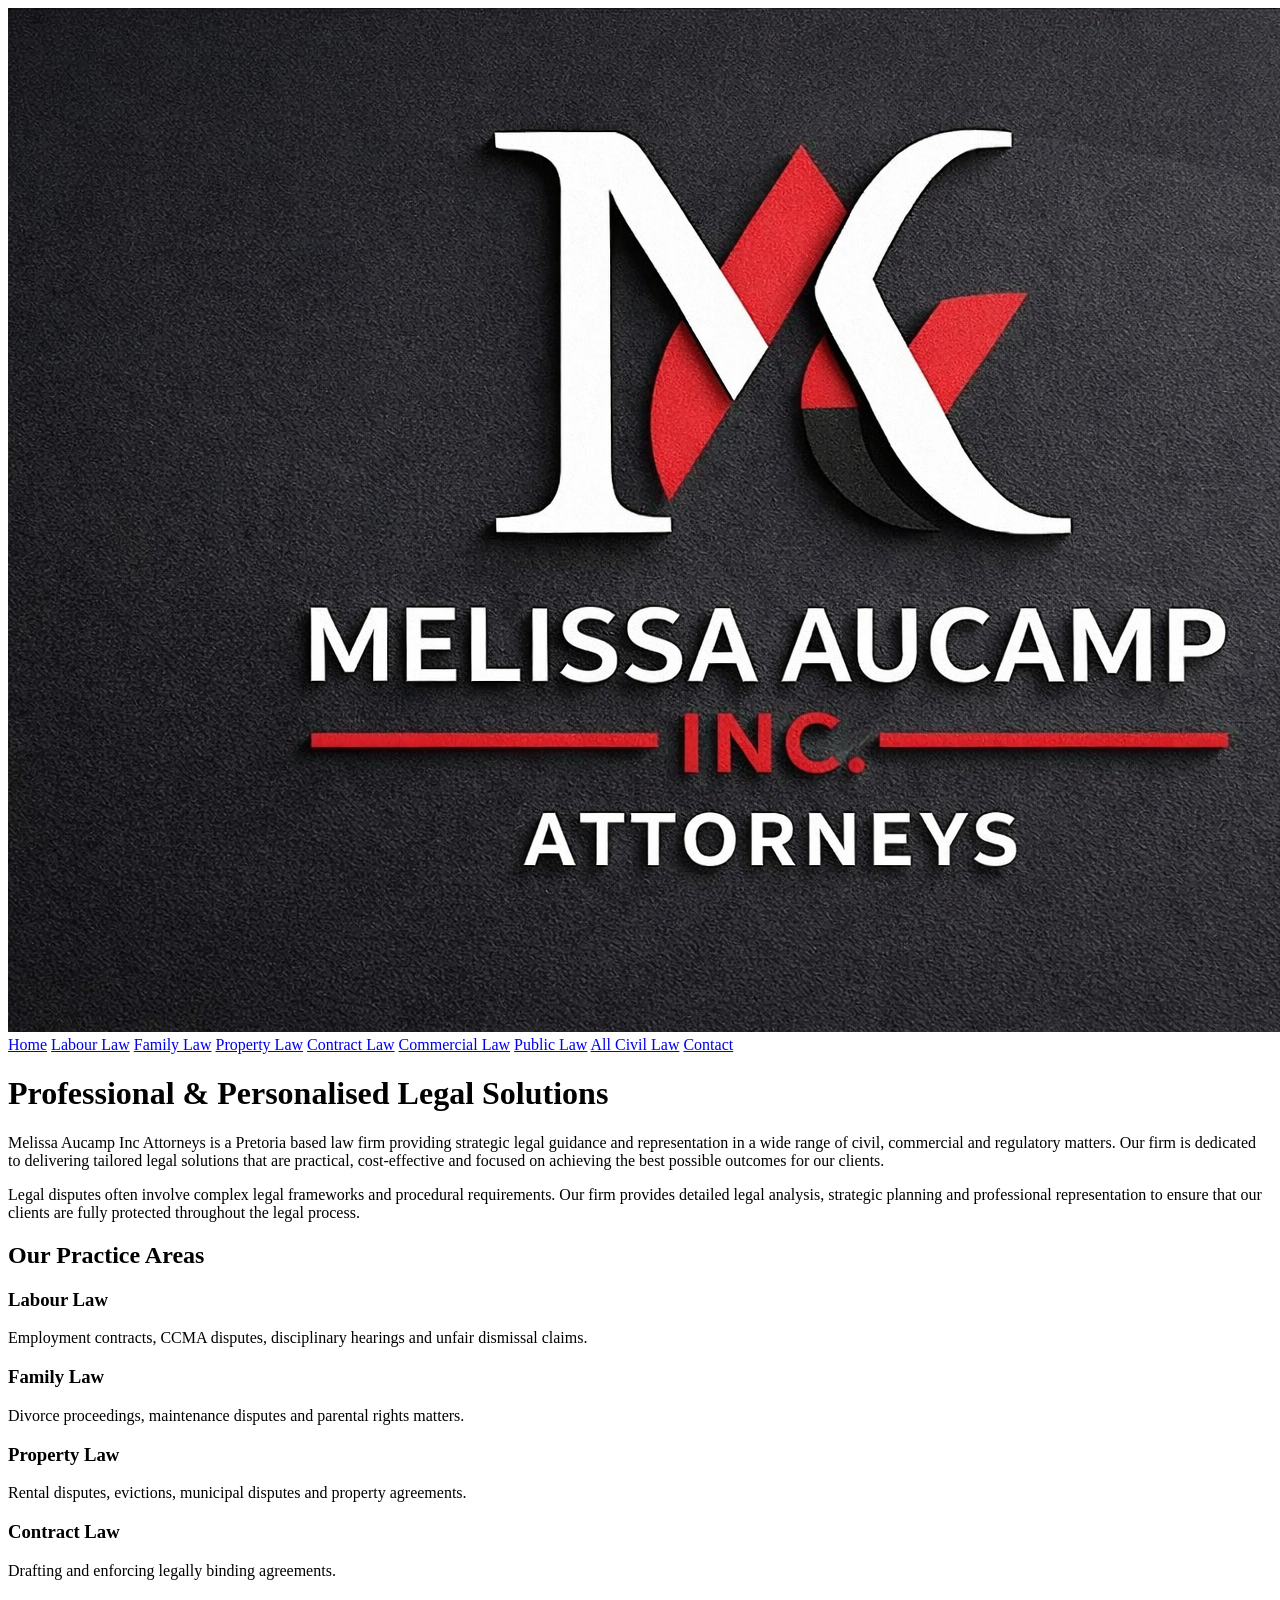
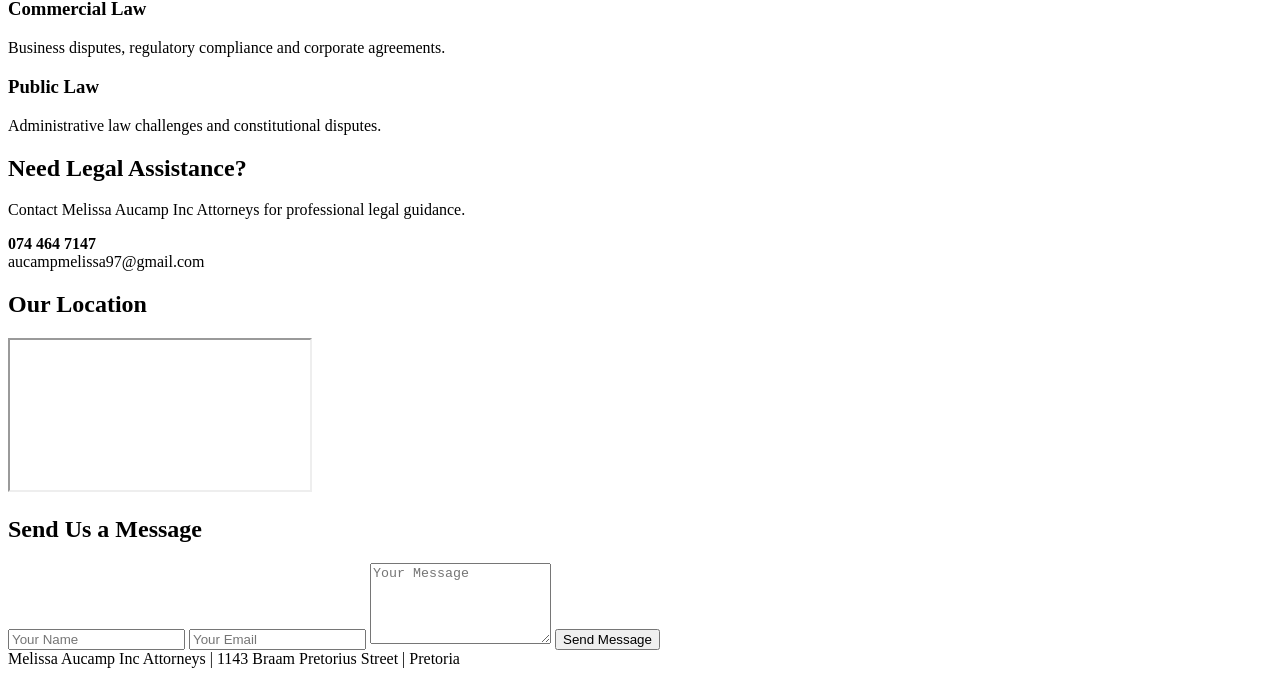
==== index.html @ 2171ec80 "Update index.html" ====
<!DOCTYPE html>
<html>
<head>
<meta charset="UTF-8">
<meta name="viewport" content="width=device-width, initial-scale=1.0">
<title>Melissa Aucamp Inc Attorneys</title>
<link rel="stylesheet" href="style.css">
</head>

<body>

<header>
<img src="LOGO%201.png" class="logo" alt="Melissa Aucamp Inc Attorneys">
</header>

<nav>
<a href="index.html">Home</a>
<a href="labour-law.html">Labour Law</a>
<a href="family-law.html">Family Law</a>
<a href="property-law.html">Property Law</a>
<a href="contract-law.html">Contract Law</a>
<a href="commercial-law.html">Commercial Law</a>
<a href="public-law.html">Public Law</a>
<a href="civil-law.html">All Civil Law</a>
<a href="contact.html">Contact</a>
</nav>

<div class="container">

<h1>Professional & Personalised Legal Solutions</h1>

<p>Melissa Aucamp Inc Attorneys is a Pretoria based law firm providing strategic legal guidance and representation in a wide range of civil, commercial and regulatory matters. Our firm is dedicated to delivering tailored legal solutions that are practical, cost‑effective and focused on achieving the best possible outcomes for our clients.</p>

<p>Legal disputes often involve complex legal frameworks and procedural requirements. Our firm provides detailed legal analysis, strategic planning and professional representation to ensure that our clients are fully protected throughout the legal process.</p>

<h2>Our Practice Areas</h2>

<div class="practice-grid">

<div class="card">
<h3>Labour Law</h3>
<p>Employment contracts, CCMA disputes, disciplinary hearings and unfair dismissal claims.</p>
</div>

<div class="card">
<h3>Family Law</h3>
<p>Divorce proceedings, maintenance disputes and parental rights matters.</p>
</div>

<div class="card">
<h3>Property Law</h3>
<p>Rental disputes, evictions, municipal disputes and property agreements.</p>
</div>

<div class="card">
<h3>Contract Law</h3>
<p>Drafting and enforcing legally binding agreements.</p>
</div>

<div class="card">
<h3>Commercial Law</h3>
<p>Business disputes, regulatory compliance and corporate agreements.</p>
</div>

<div class="card">
<h3>Public Law</h3>
<p>Administrative law challenges and constitutional disputes.</p>
</div>

</div>

<div class="cta">
<h2>Need Legal Assistance?</h2>
<p>Contact Melissa Aucamp Inc Attorneys for professional legal guidance.</p>
<p><strong>074 464 7147</strong><br>
aucampmelissa97@gmail.com</p>
</div>

<h2>Our Location</h2>

<iframe src="https://maps.google.com/maps?q=1143%20Braam%20Pretorius%20Street%20Montana%20Park%20Pretoria&t=&z=13&ie=UTF8&iwloc=&output=embed"></iframe>

<h2>Send Us a Message</h2>

<form>
<input type="text" placeholder="Your Name">
<input type="email" placeholder="Your Email">
<textarea rows="5" placeholder="Your Message"></textarea>
<button>Send Message</button>
</form>

</div>

<footer>
Melissa Aucamp Inc Attorneys | 1143 Braam Pretorius Street | Pretoria
</footer>

</body>
</html>
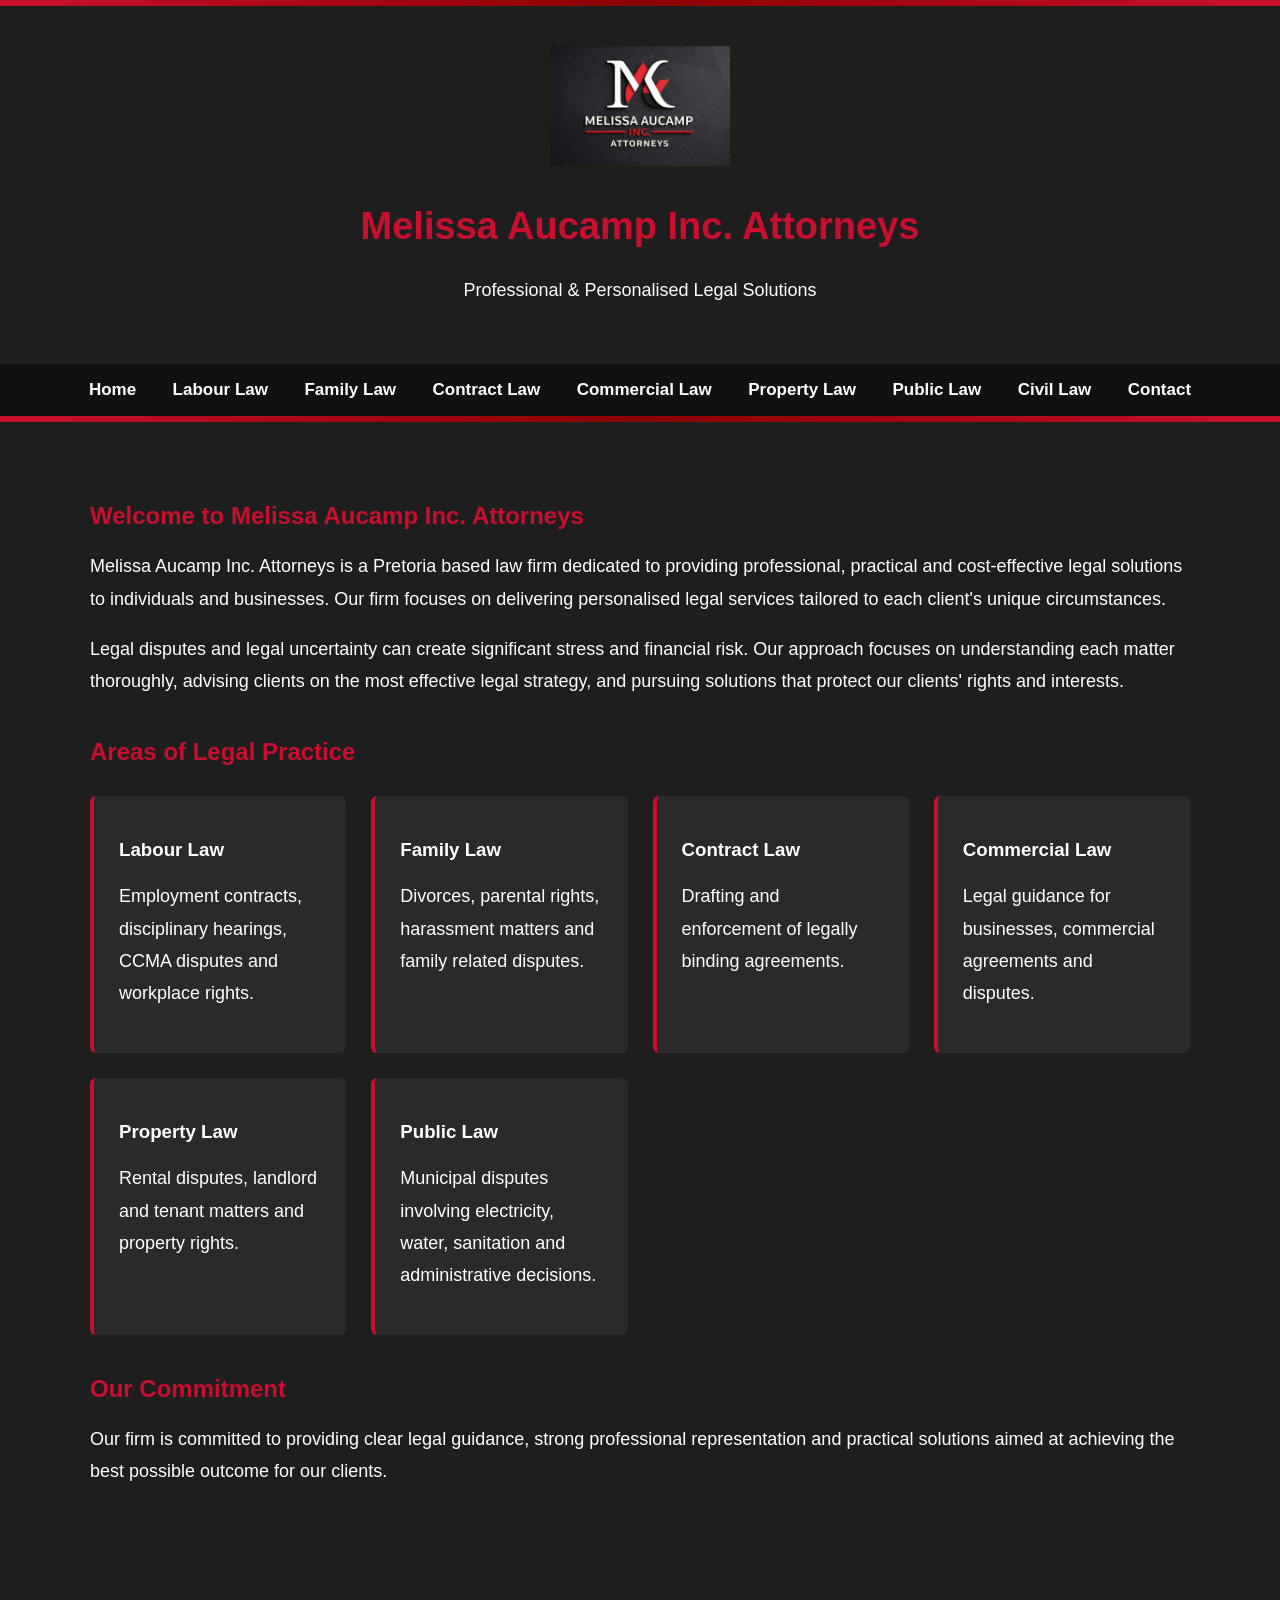
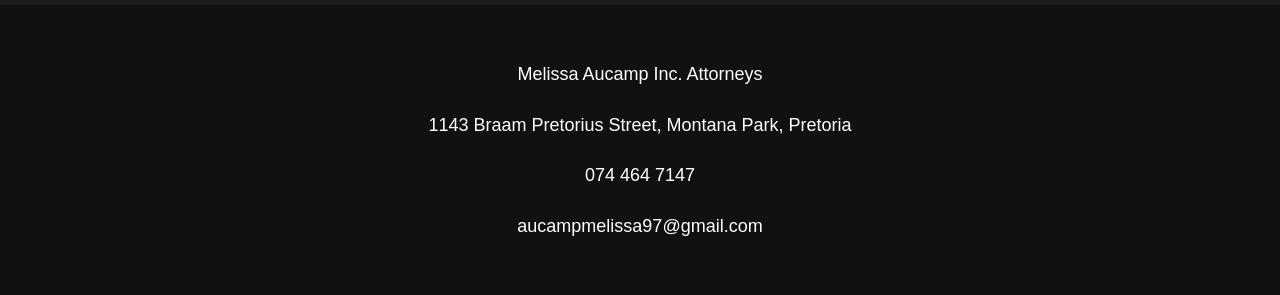
==== commit 5396837b: "Update index.html" ====
--- a/index.html
+++ b/index.html
@@ -1,98 +1,173 @@
 <!DOCTYPE html>
-<html>
+<html lang="en">
 <head>
 <meta charset="UTF-8">
 <meta name="viewport" content="width=device-width, initial-scale=1.0">
-<title>Melissa Aucamp Inc Attorneys</title>
+<title>Melissa Aucamp Inc. Attorneys</title>
+
 <link rel="stylesheet" href="style.css">
+
+<style>
+body{
+background:#1e1e1e;
+color:#ffffff;
+font-family:Segoe UI, Tahoma, Geneva, Verdana, sans-serif;
+margin:0;
+}
+
+header{
+text-align:center;
+padding:40px 20px;
+}
+
+.logo{
+width:180px;
+margin-bottom:10px;
+}
+
+nav{
+background:#111;
+padding:16px;
+text-align:center;
+}
+
+nav a{
+color:white;
+margin:0 16px;
+text-decoration:none;
+font-weight:600;
+font-size:17px;
+}
+
+nav a:hover{
+color:#c8102e;
+}
+
+.wave-border{
+height:6px;
+background:linear-gradient(90deg,#c8102e,#8b0000,#c8102e);
+}
+
+.container{
+max-width:1100px;
+margin:auto;
+padding:40px 25px;
+}
+
+h1{color:#c8102e;font-size:38px}
+
+h2{color:#c8102e;margin-top:40px}
+
+p{line-height:1.8;font-size:18px}
+
+.services{
+display:grid;
+grid-template-columns:repeat(auto-fit,minmax(250px,1fr));
+gap:25px;
+margin-top:30px;
+}
+
+.card{
+background:#2a2a2a;
+padding:25px;
+border-left:4px solid #c8102e;
+border-radius:6px;
+}
+
+footer{
+background:#111;
+text-align:center;
+padding:35px;
+margin-top:60px;
+}
+</style>
 </head>
 
 <body>
 
+<div class="wave-border"></div>
+
 <header>
-<img src="LOGO%201.png" class="logo" alt="Melissa Aucamp Inc Attorneys">
+<img src="LOGO 1.png" class="logo">
+<h1>Melissa Aucamp Inc. Attorneys</h1>
+<p>Professional & Personalised Legal Solutions</p>
 </header>
 
 <nav>
 <a href="index.html">Home</a>
 <a href="labour-law.html">Labour Law</a>
 <a href="family-law.html">Family Law</a>
-<a href="property-law.html">Property Law</a>
 <a href="contract-law.html">Contract Law</a>
 <a href="commercial-law.html">Commercial Law</a>
+<a href="property-law.html">Property Law</a>
 <a href="public-law.html">Public Law</a>
-<a href="civil-law.html">All Civil Law</a>
+<a href="civil-law.html">Civil Law</a>
 <a href="contact.html">Contact</a>
 </nav>
 
+<div class="wave-border"></div>
+
 <div class="container">
 
-<h1>Professional & Personalised Legal Solutions</h1>
+<h2>Welcome to Melissa Aucamp Inc. Attorneys</h2>
 
-<p>Melissa Aucamp Inc Attorneys is a Pretoria based law firm providing strategic legal guidance and representation in a wide range of civil, commercial and regulatory matters. Our firm is dedicated to delivering tailored legal solutions that are practical, cost‑effective and focused on achieving the best possible outcomes for our clients.</p>
+<p>
+Melissa Aucamp Inc. Attorneys is a Pretoria based law firm dedicated to providing professional, practical and cost‑effective legal solutions to individuals and businesses. Our firm focuses on delivering personalised legal services tailored to each client's unique circumstances.
+</p>
 
-<p>Legal disputes often involve complex legal frameworks and procedural requirements. Our firm provides detailed legal analysis, strategic planning and professional representation to ensure that our clients are fully protected throughout the legal process.</p>
+<p>
+Legal disputes and legal uncertainty can create significant stress and financial risk. Our approach focuses on understanding each matter thoroughly, advising clients on the most effective legal strategy, and pursuing solutions that protect our clients' rights and interests.
+</p>
 
-<h2>Our Practice Areas</h2>
+<h2>Areas of Legal Practice</h2>
 
-<div class="practice-grid">
+<div class="services">
 
 <div class="card">
 <h3>Labour Law</h3>
-<p>Employment contracts, CCMA disputes, disciplinary hearings and unfair dismissal claims.</p>
+<p>Employment contracts, disciplinary hearings, CCMA disputes and workplace rights.</p>
 </div>
 
 <div class="card">
 <h3>Family Law</h3>
-<p>Divorce proceedings, maintenance disputes and parental rights matters.</p>
+<p>Divorces, parental rights, harassment matters and family related disputes.</p>
+</div>
+
+<div class="card">
+<h3>Contract Law</h3>
+<p>Drafting and enforcement of legally binding agreements.</p>
+</div>
+
+<div class="card">
+<h3>Commercial Law</h3>
+<p>Legal guidance for businesses, commercial agreements and disputes.</p>
 </div>
 
 <div class="card">
 <h3>Property Law</h3>
-<p>Rental disputes, evictions, municipal disputes and property agreements.</p>
-</div>
-
-<div class="card">
-<h3>Contract Law</h3>
-<p>Drafting and enforcing legally binding agreements.</p>
-</div>
-
-<div class="card">
-<h3>Commercial Law</h3>
-<p>Business disputes, regulatory compliance and corporate agreements.</p>
+<p>Rental disputes, landlord and tenant matters and property rights.</p>
 </div>
 
 <div class="card">
 <h3>Public Law</h3>
-<p>Administrative law challenges and constitutional disputes.</p>
+<p>Municipal disputes involving electricity, water, sanitation and administrative decisions.</p>
 </div>
 
 </div>
 
-<div class="cta">
-<h2>Need Legal Assistance?</h2>
-<p>Contact Melissa Aucamp Inc Attorneys for professional legal guidance.</p>
-<p><strong>074 464 7147</strong><br>
-aucampmelissa97@gmail.com</p>
-</div>
+<h2>Our Commitment</h2>
 
-<h2>Our Location</h2>
-
-<iframe src="https://maps.google.com/maps?q=1143%20Braam%20Pretorius%20Street%20Montana%20Park%20Pretoria&t=&z=13&ie=UTF8&iwloc=&output=embed"></iframe>
-
-<h2>Send Us a Message</h2>
-
-<form>
-<input type="text" placeholder="Your Name">
-<input type="email" placeholder="Your Email">
-<textarea rows="5" placeholder="Your Message"></textarea>
-<button>Send Message</button>
-</form>
+<p>
+Our firm is committed to providing clear legal guidance, strong professional representation and practical solutions aimed at achieving the best possible outcome for our clients.
+</p>
 
 </div>
 
 <footer>
-Melissa Aucamp Inc Attorneys | 1143 Braam Pretorius Street | Pretoria
+<p>Melissa Aucamp Inc. Attorneys</p>
+<p>1143 Braam Pretorius Street, Montana Park, Pretoria</p>
+<p>074 464 7147</p>
+<p>aucampmelissa97@gmail.com</p>
 </footer>
 
 </body>
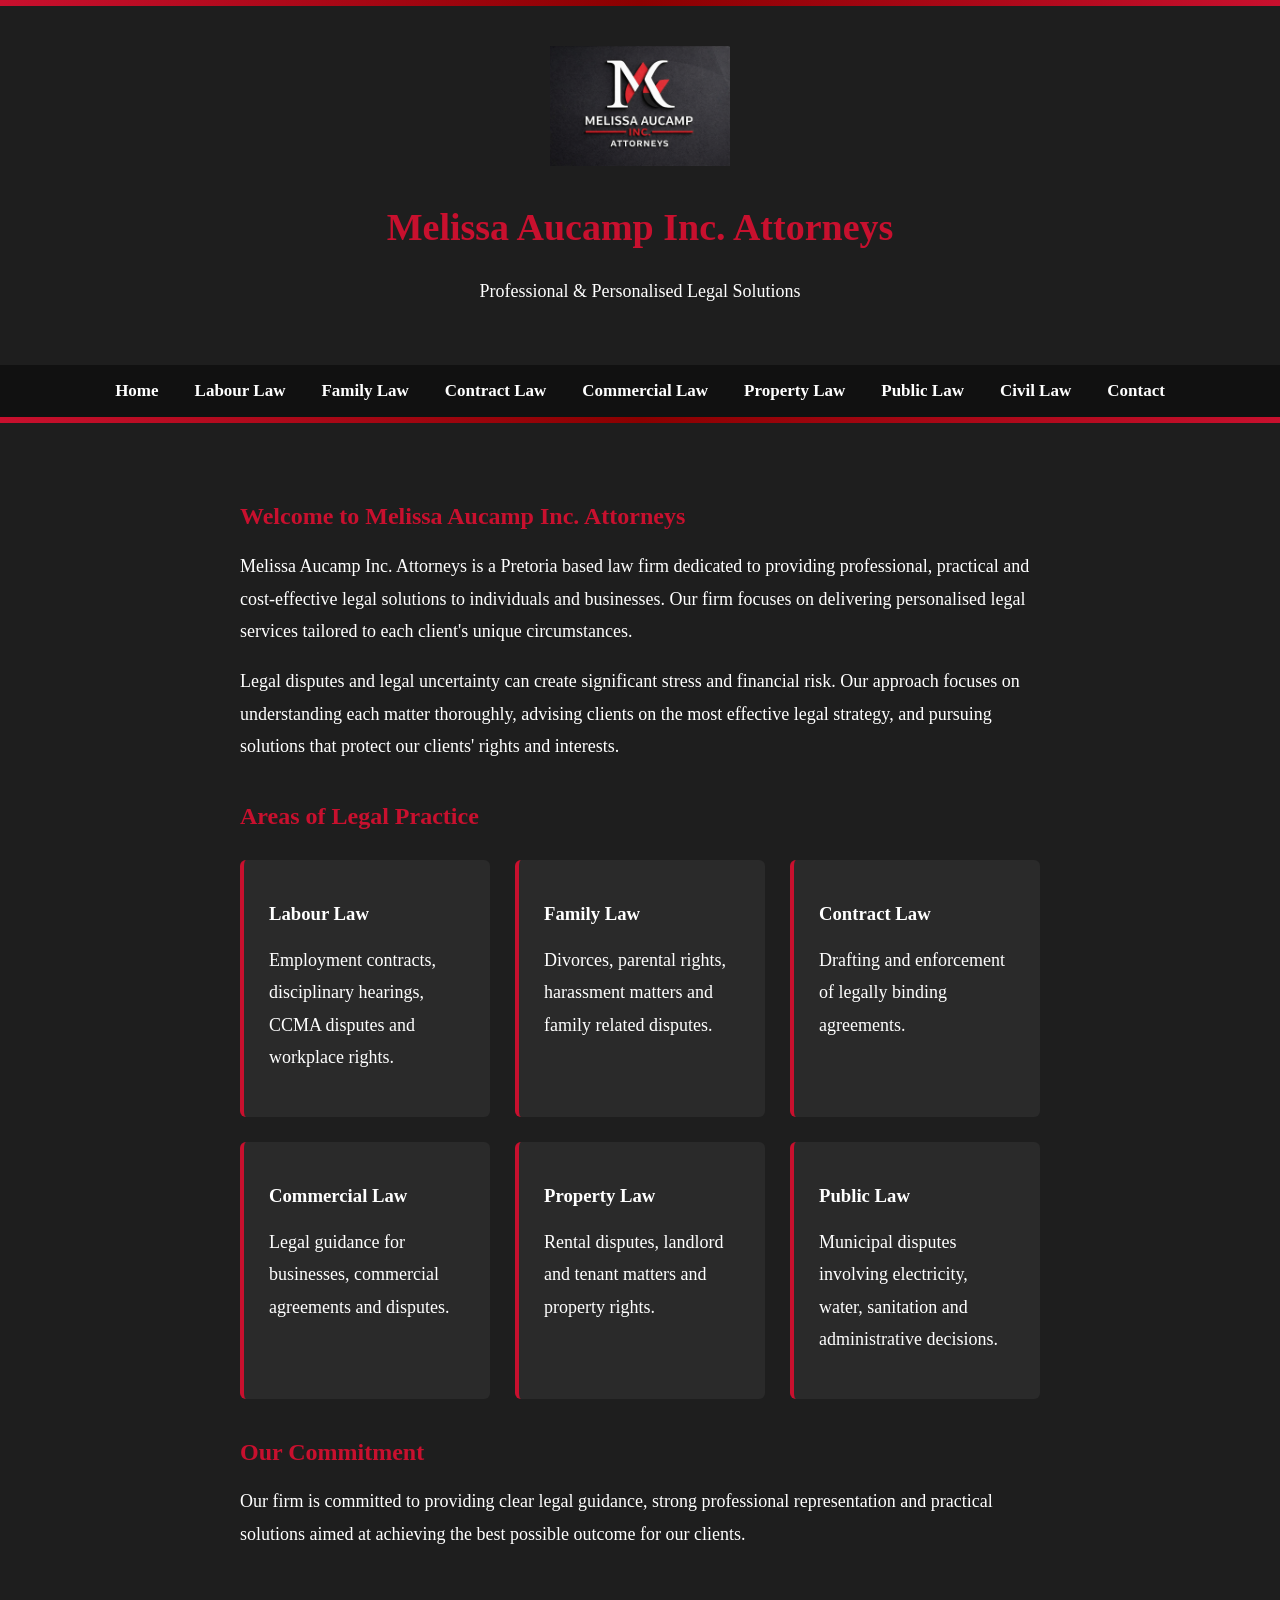
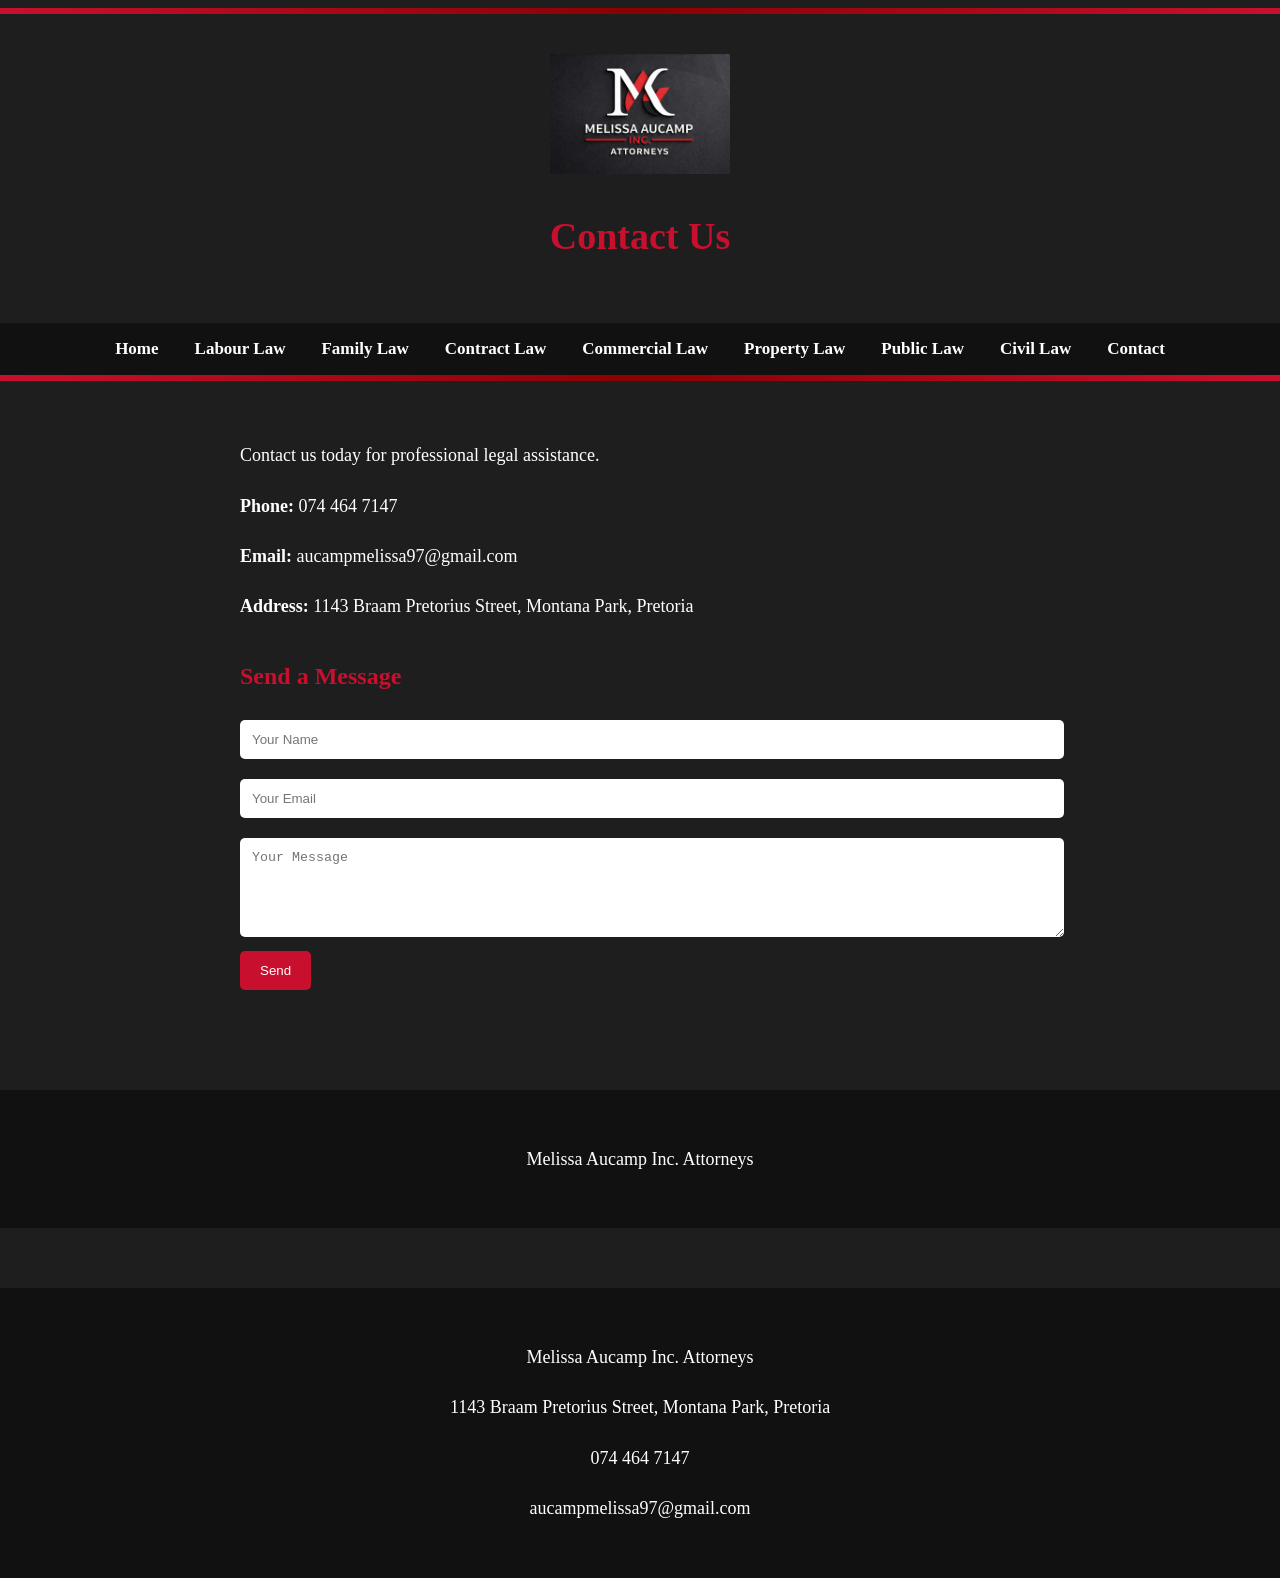
==== commit d1dfe4b4: "Update index.html" ====
--- a/index.html
+++ b/index.html
@@ -163,6 +163,65 @@
 
 </div>
 
+ <!DOCTYPE html>
+<html lang="en">
+<head>
+<meta charset="UTF-8">
+<meta name="viewport" content="width=device-width, initial-scale=1.0">
+<title>Contact | Melissa Aucamp Inc. Attorneys</title>
+<style>
+body{background:#1e1e1e;color:white;font-family:Segoe UI;margin:0}
+header{text-align:center;padding:40px 20px}
+.logo{width:180px}
+nav{background:#111;padding:16px;text-align:center}
+nav a{color:white;margin:0 16px;text-decoration:none;font-weight:600}
+nav a:hover{color:#c8102e}
+.wave-border{height:6px;background:linear-gradient(90deg,#c8102e,#8b0000,#c8102e)}
+.container{max-width:800px;margin:auto;padding:40px 25px}
+h1{color:#c8102e}
+p{line-height:1.8;font-size:18px}
+footer{background:#111;text-align:center;padding:35px;margin-top:60px}
+input,textarea{width:100%;padding:12px;margin:10px 0;border:none;border-radius:5px}
+button{background:#c8102e;color:white;padding:12px 20px;border:none;border-radius:5px}
+</style>
+</head>
+<body>
+<div class="wave-border"></div>
+<header>
+<img src="LOGO 1.png" class="logo">
+<h1>Contact Us</h1>
+</header>
+<nav>
+<a href="index.html">Home</a>
+<a href="labour-law.html">Labour Law</a>
+<a href="family-law.html">Family Law</a>
+<a href="contract-law.html">Contract Law</a>
+<a href="commercial-law.html">Commercial Law</a>
+<a href="property-law.html">Property Law</a>
+<a href="public-law.html">Public Law</a>
+<a href="civil-law.html">Civil Law</a>
+<a href="contact.html">Contact</a>
+</nav>
+<div class="wave-border"></div>
+<div class="container">
+<p>Contact us today for professional legal assistance.</p>
+<p><strong>Phone:</strong> 074 464 7147</p>
+<p><strong>Email:</strong> aucampmelissa97@gmail.com</p>
+<p><strong>Address:</strong> 1143 Braam Pretorius Street, Montana Park, Pretoria</p>
+<h2>Send a Message</h2>
+<form>
+<input type="text" placeholder="Your Name">
+<input type="email" placeholder="Your Email">
+<textarea rows="5" placeholder="Your Message"></textarea>
+<button type="submit">Send</button>
+</form>
+</div>
+<footer>
+<p>Melissa Aucamp Inc. Attorneys</p>
+</footer>
+</body>
+</html>
+   
 <footer>
 <p>Melissa Aucamp Inc. Attorneys</p>
 <p>1143 Braam Pretorius Street, Montana Park, Pretoria</p>
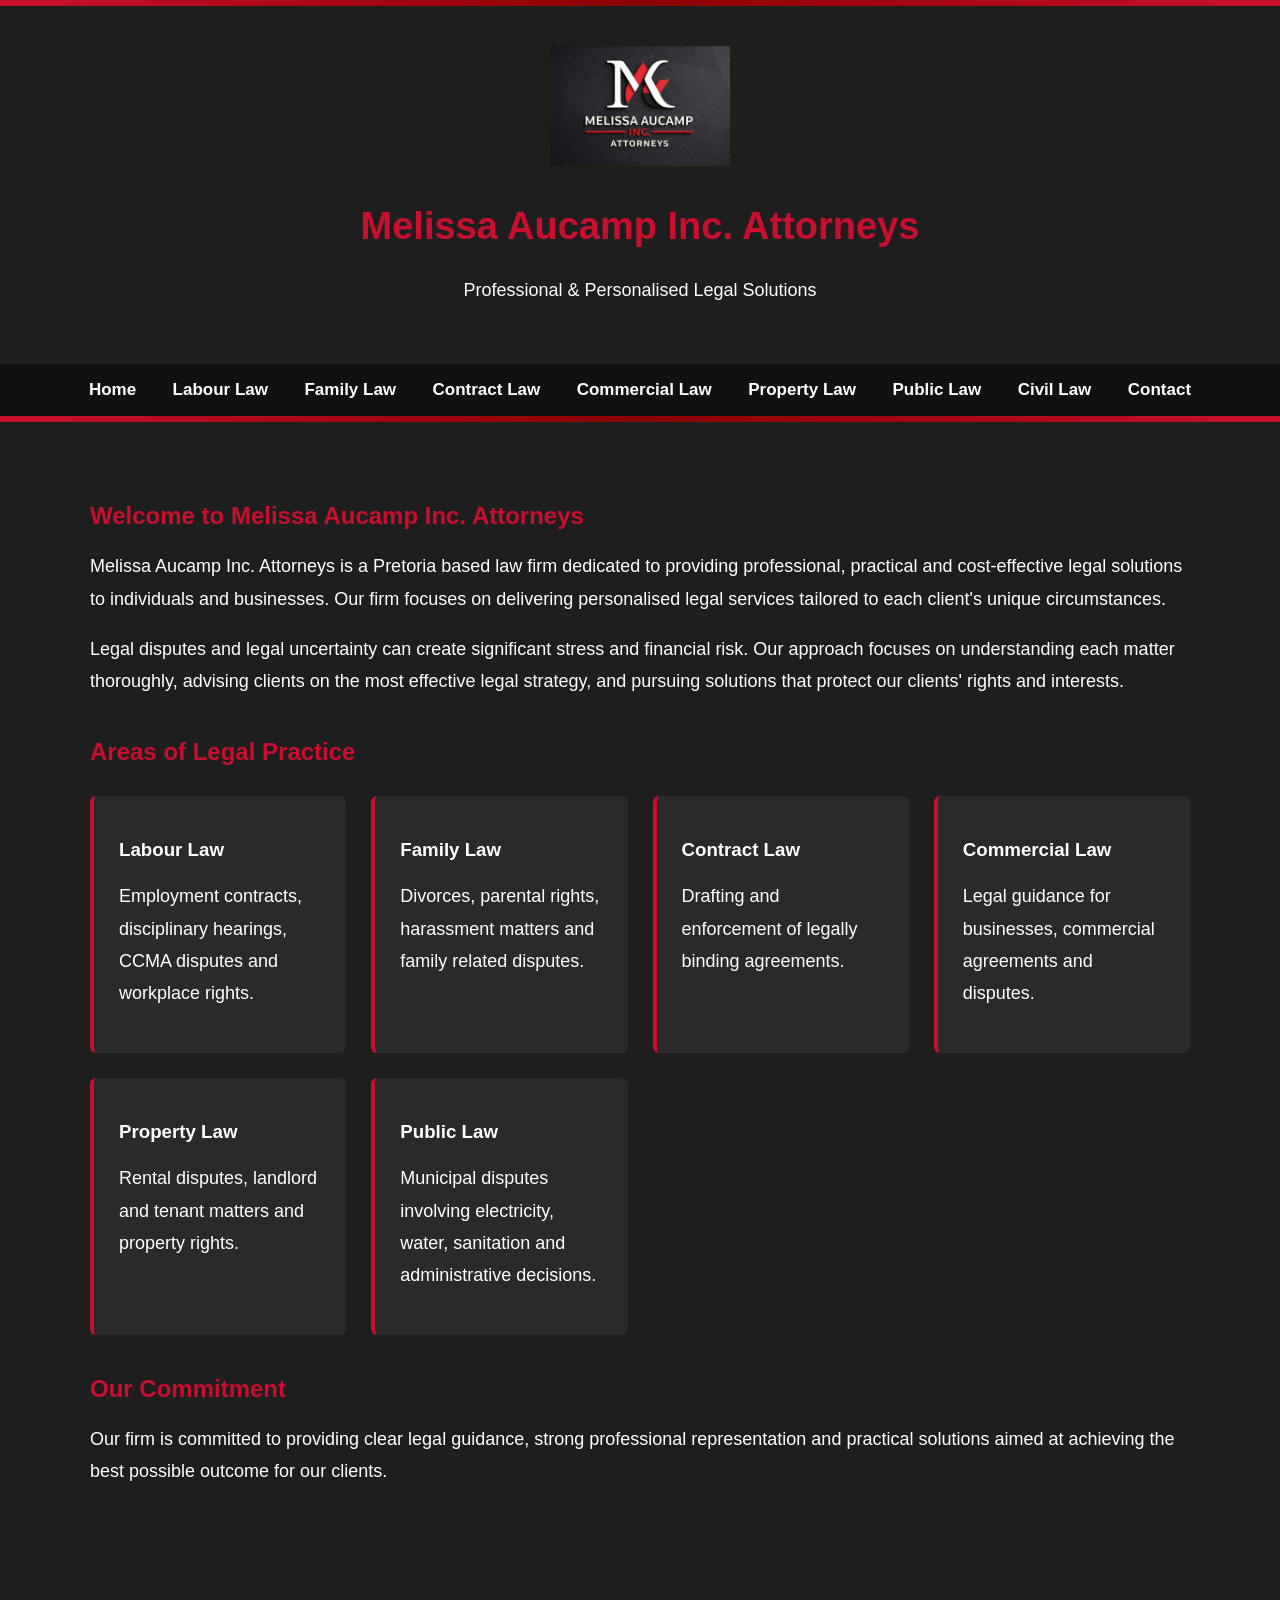
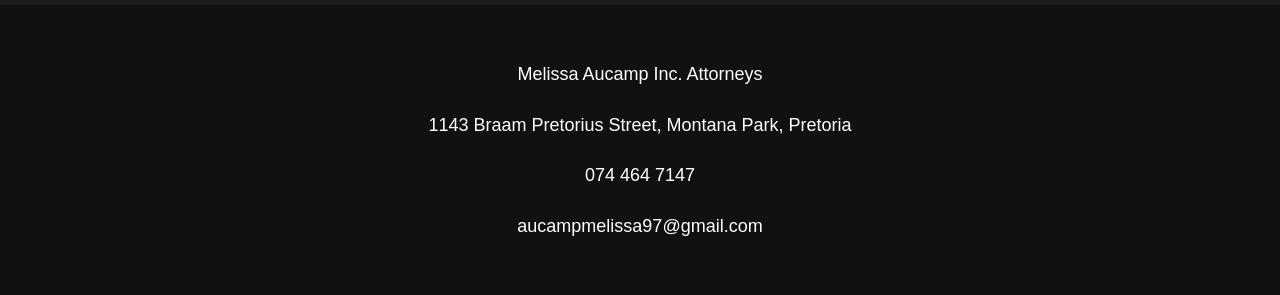
==== commit f225afd8: "Update index.html" ====
--- a/index.html
+++ b/index.html
@@ -162,65 +162,6 @@
 </p>
 
 </div>
-
- <!DOCTYPE html>
-<html lang="en">
-<head>
-<meta charset="UTF-8">
-<meta name="viewport" content="width=device-width, initial-scale=1.0">
-<title>Contact | Melissa Aucamp Inc. Attorneys</title>
-<style>
-body{background:#1e1e1e;color:white;font-family:Segoe UI;margin:0}
-header{text-align:center;padding:40px 20px}
-.logo{width:180px}
-nav{background:#111;padding:16px;text-align:center}
-nav a{color:white;margin:0 16px;text-decoration:none;font-weight:600}
-nav a:hover{color:#c8102e}
-.wave-border{height:6px;background:linear-gradient(90deg,#c8102e,#8b0000,#c8102e)}
-.container{max-width:800px;margin:auto;padding:40px 25px}
-h1{color:#c8102e}
-p{line-height:1.8;font-size:18px}
-footer{background:#111;text-align:center;padding:35px;margin-top:60px}
-input,textarea{width:100%;padding:12px;margin:10px 0;border:none;border-radius:5px}
-button{background:#c8102e;color:white;padding:12px 20px;border:none;border-radius:5px}
-</style>
-</head>
-<body>
-<div class="wave-border"></div>
-<header>
-<img src="LOGO 1.png" class="logo">
-<h1>Contact Us</h1>
-</header>
-<nav>
-<a href="index.html">Home</a>
-<a href="labour-law.html">Labour Law</a>
-<a href="family-law.html">Family Law</a>
-<a href="contract-law.html">Contract Law</a>
-<a href="commercial-law.html">Commercial Law</a>
-<a href="property-law.html">Property Law</a>
-<a href="public-law.html">Public Law</a>
-<a href="civil-law.html">Civil Law</a>
-<a href="contact.html">Contact</a>
-</nav>
-<div class="wave-border"></div>
-<div class="container">
-<p>Contact us today for professional legal assistance.</p>
-<p><strong>Phone:</strong> 074 464 7147</p>
-<p><strong>Email:</strong> aucampmelissa97@gmail.com</p>
-<p><strong>Address:</strong> 1143 Braam Pretorius Street, Montana Park, Pretoria</p>
-<h2>Send a Message</h2>
-<form>
-<input type="text" placeholder="Your Name">
-<input type="email" placeholder="Your Email">
-<textarea rows="5" placeholder="Your Message"></textarea>
-<button type="submit">Send</button>
-</form>
-</div>
-<footer>
-<p>Melissa Aucamp Inc. Attorneys</p>
-</footer>
-</body>
-</html>
    
 <footer>
 <p>Melissa Aucamp Inc. Attorneys</p>
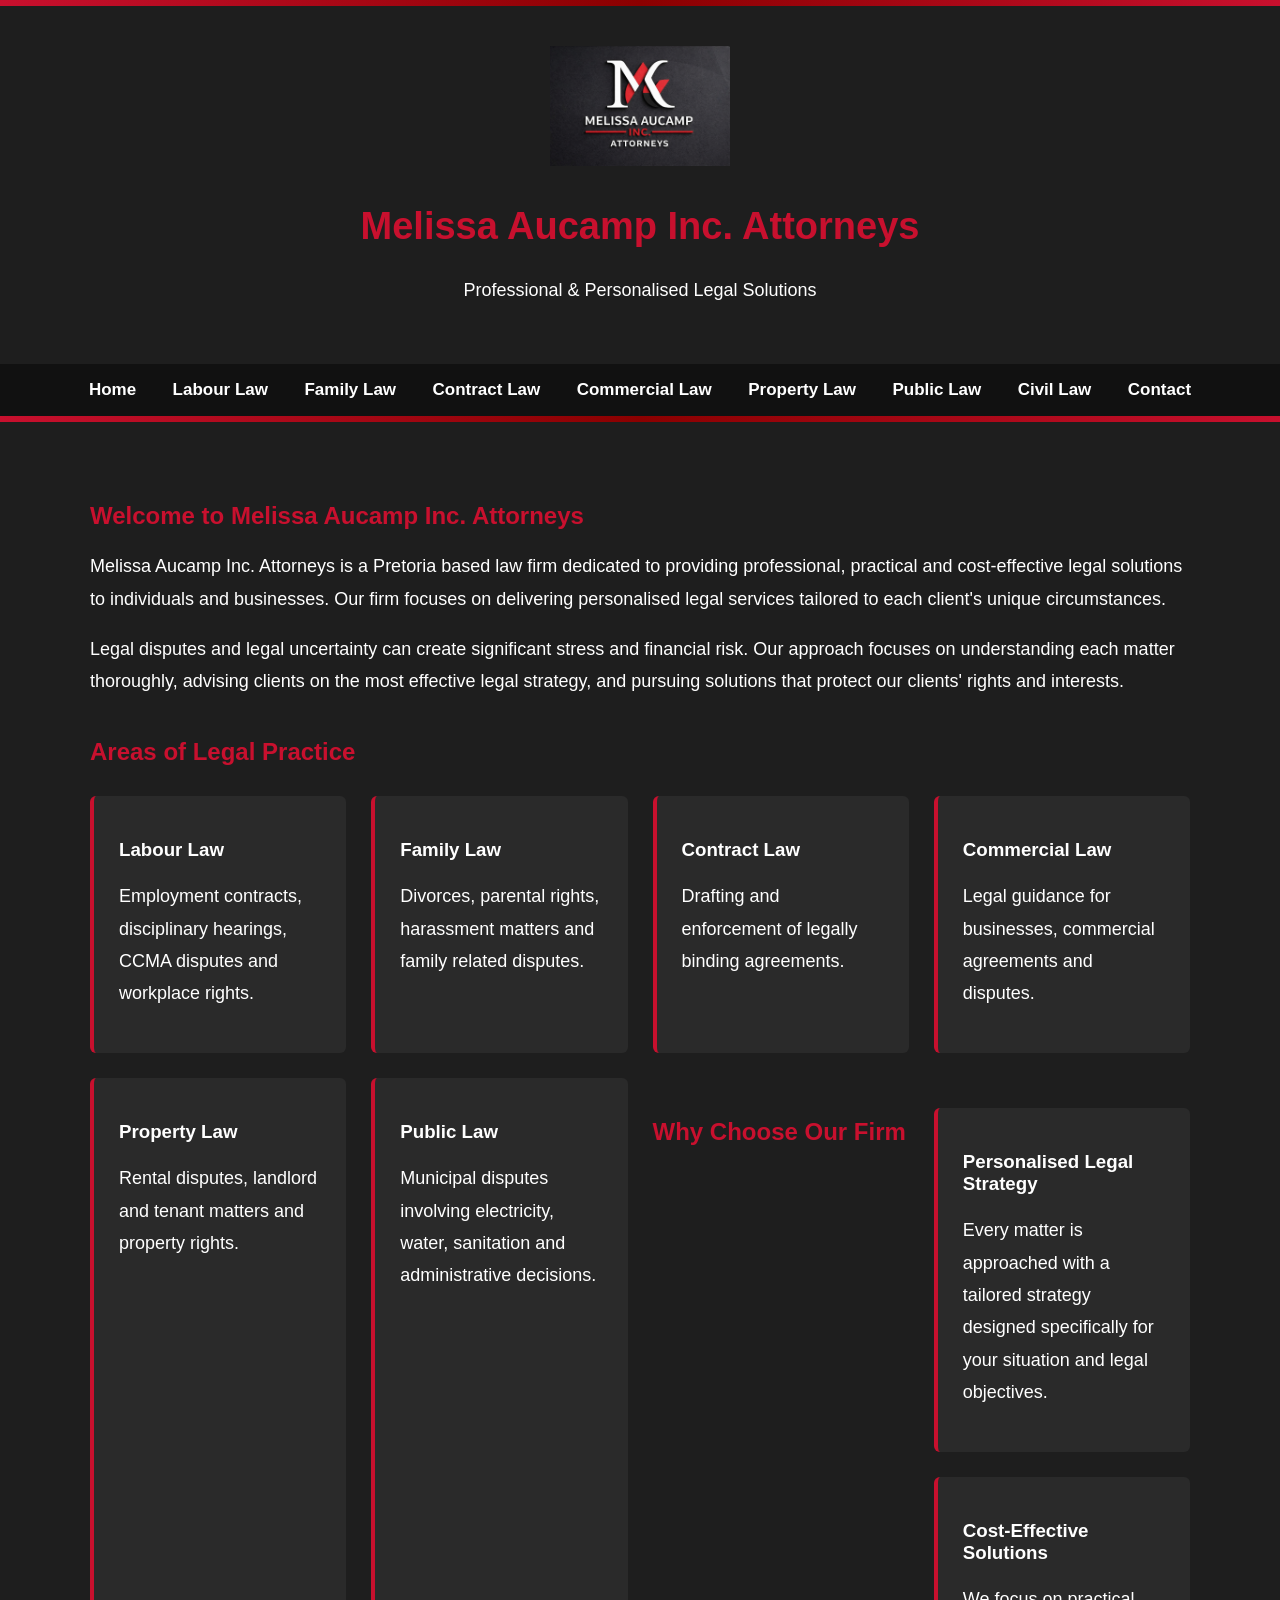
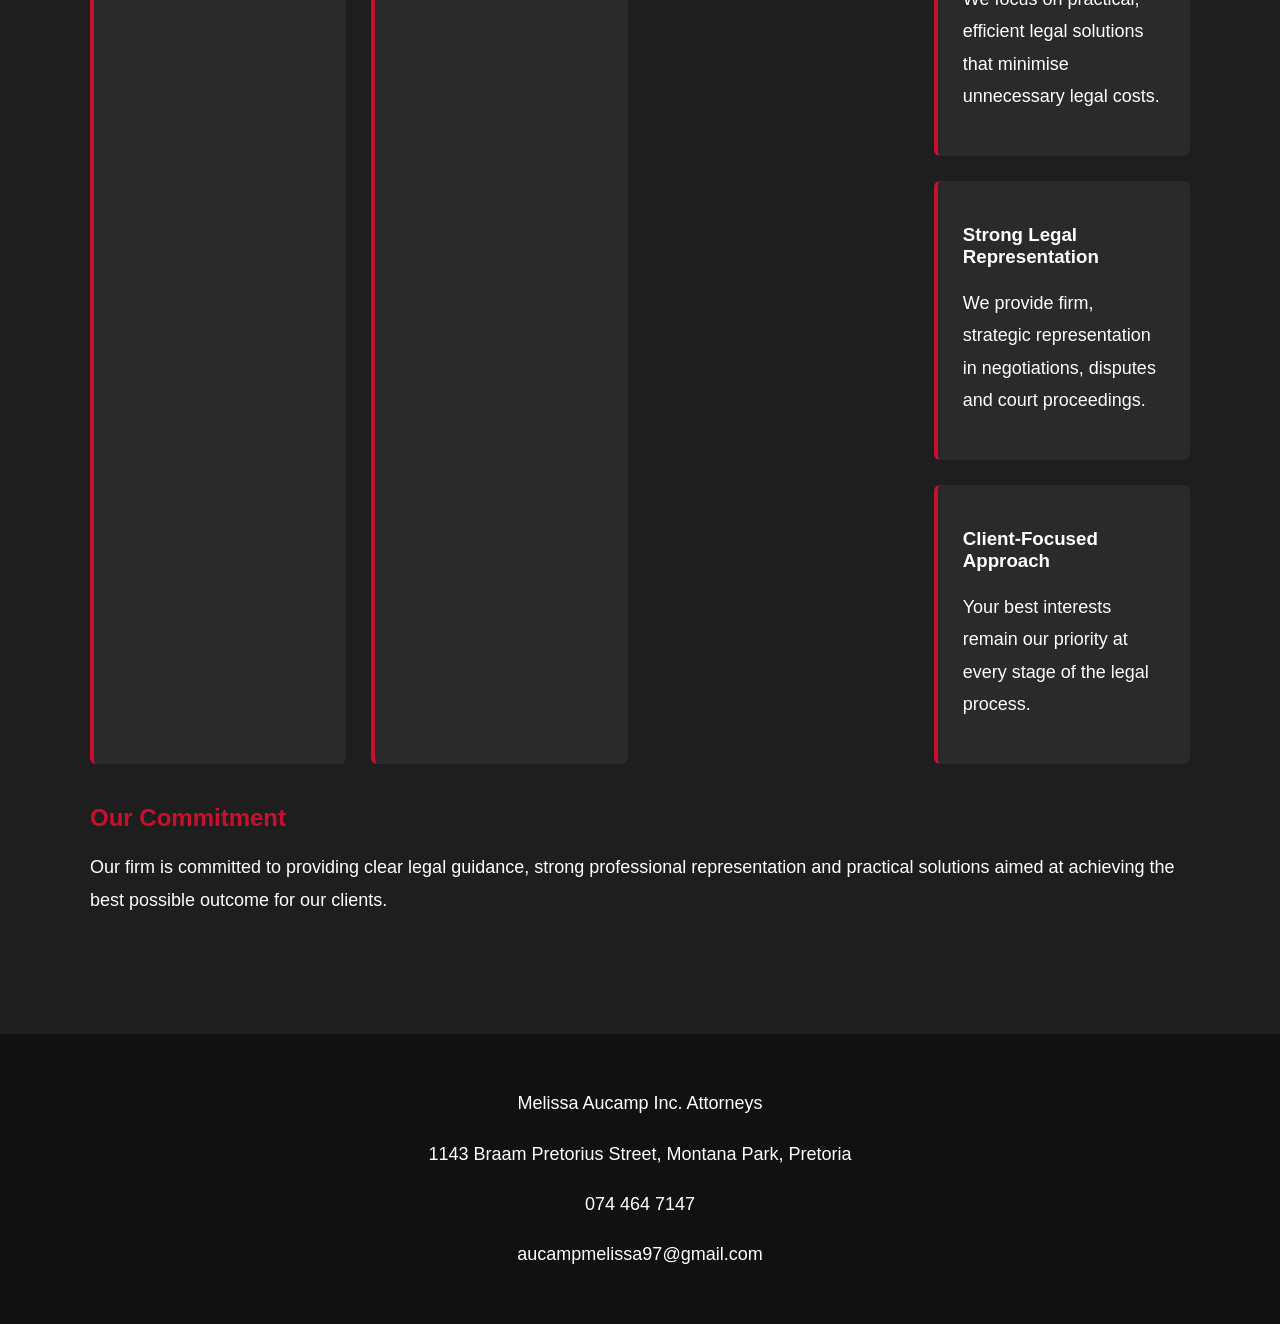
==== commit 45042237: "Update index.html" ====
--- a/index.html
+++ b/index.html
@@ -152,7 +152,31 @@
 <h3>Public Law</h3>
 <p>Municipal disputes involving electricity, water, sanitation and administrative decisions.</p>
 </div>
+<h2>Why Choose Our Firm</h2>
 
+<div class="services">
+
+<div class="card">
+<h3>Personalised Legal Strategy</h3>
+<p>Every matter is approached with a tailored strategy designed specifically for your situation and legal objectives.</p>
+</div>
+
+<div class="card">
+<h3>Cost-Effective Solutions</h3>
+<p>We focus on practical, efficient legal solutions that minimise unnecessary legal costs.</p>
+</div>
+
+<div class="card">
+<h3>Strong Legal Representation</h3>
+<p>We provide firm, strategic representation in negotiations, disputes and court proceedings.</p>
+</div>
+
+<div class="card">
+<h3>Client-Focused Approach</h3>
+<p>Your best interests remain our priority at every stage of the legal process.</p>
+</div>
+
+</div>
 </div>
 
 <h2>Our Commitment</h2>
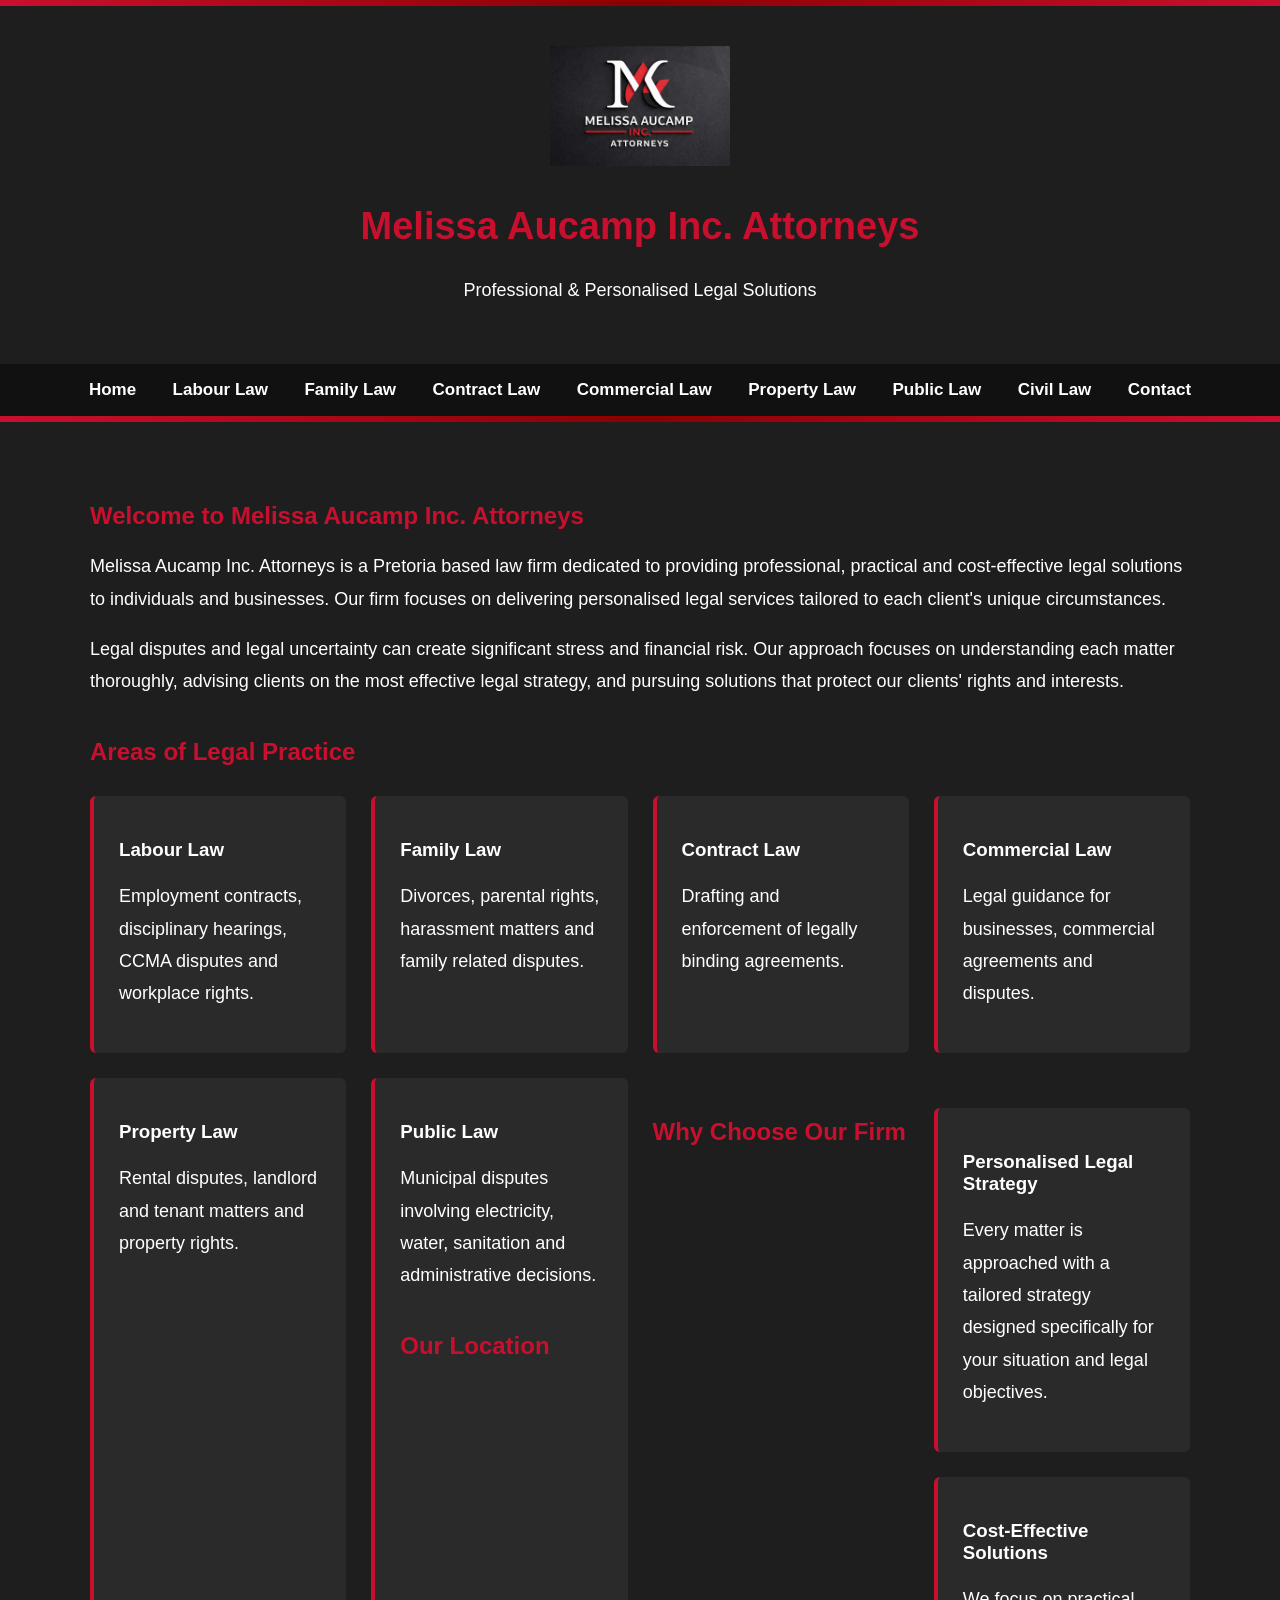
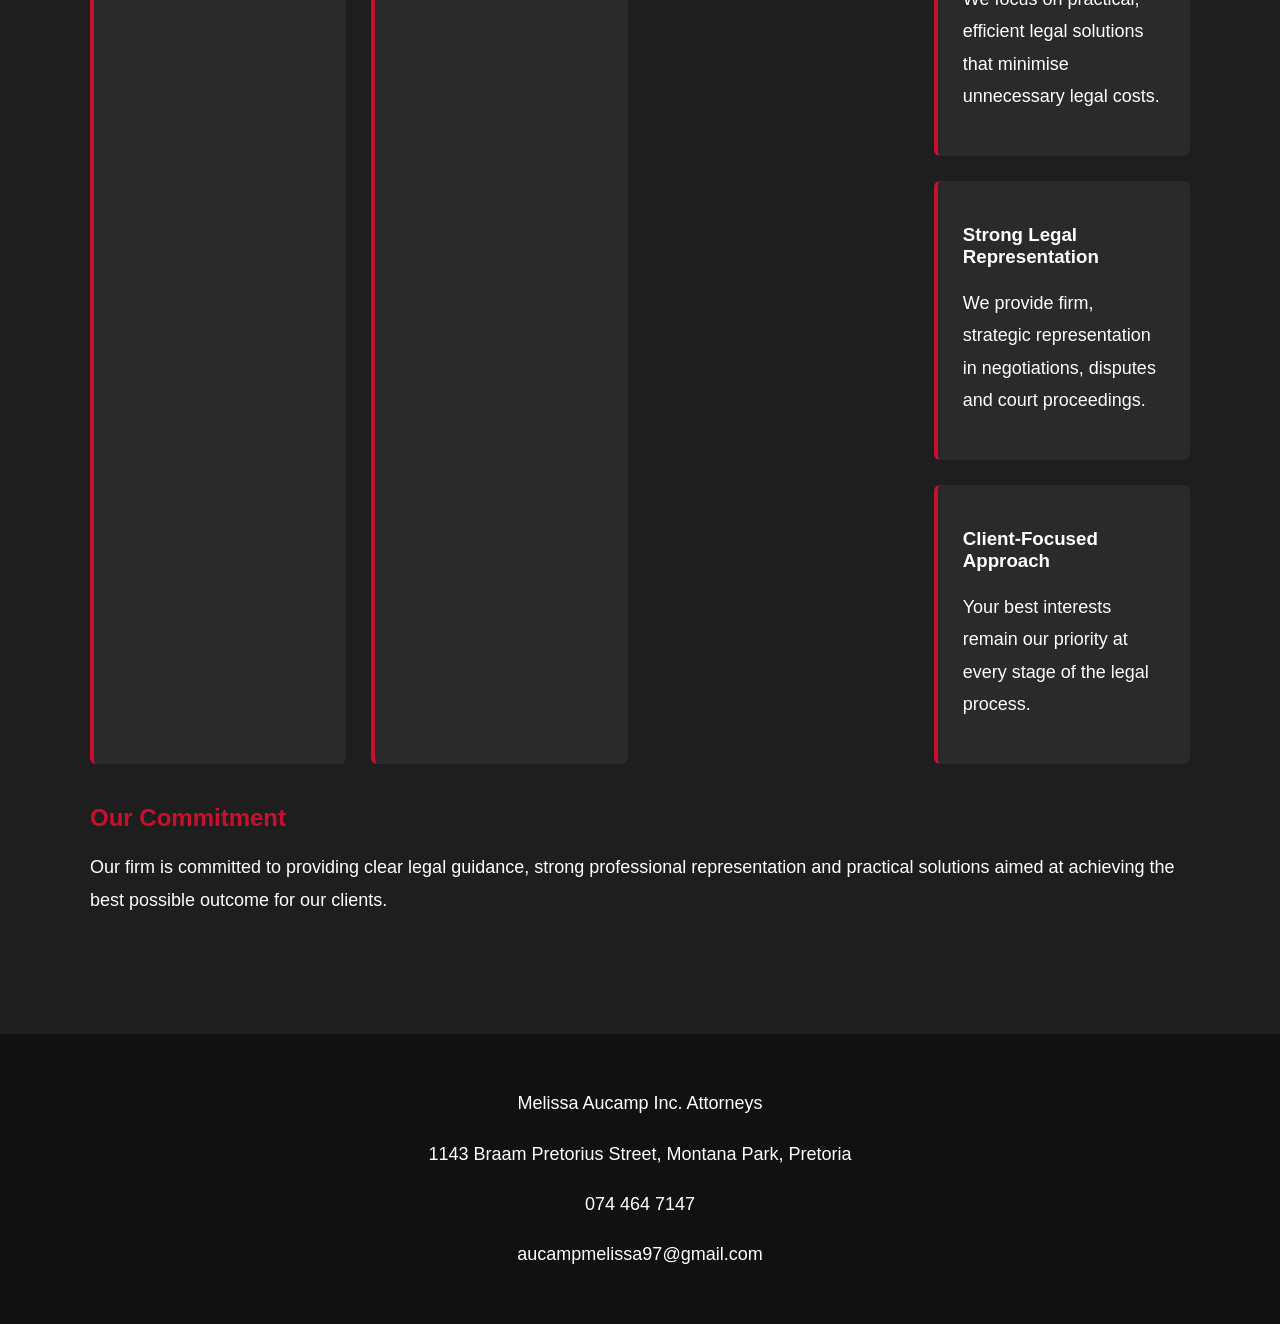
==== commit 84d0bbd9: "Update index.html" ====
--- a/index.html
+++ b/index.html
@@ -151,6 +151,16 @@
 <div class="card">
 <h3>Public Law</h3>
 <p>Municipal disputes involving electricity, water, sanitation and administrative decisions.</p>
+
+<h2>Our Location</h2>
+
+<iframe 
+src="https://maps.google.com/maps?q=1143%20Braam%20Pretorius%20Street%20Montana%20Park%20Pretoria&t=&z=15&ie=UTF8&iwloc=&output=embed"
+width="100%" 
+height="350" 
+style="border:0; border-radius:8px;">
+</iframe>
+   
 </div>
 <h2>Why Choose Our Firm</h2>
 
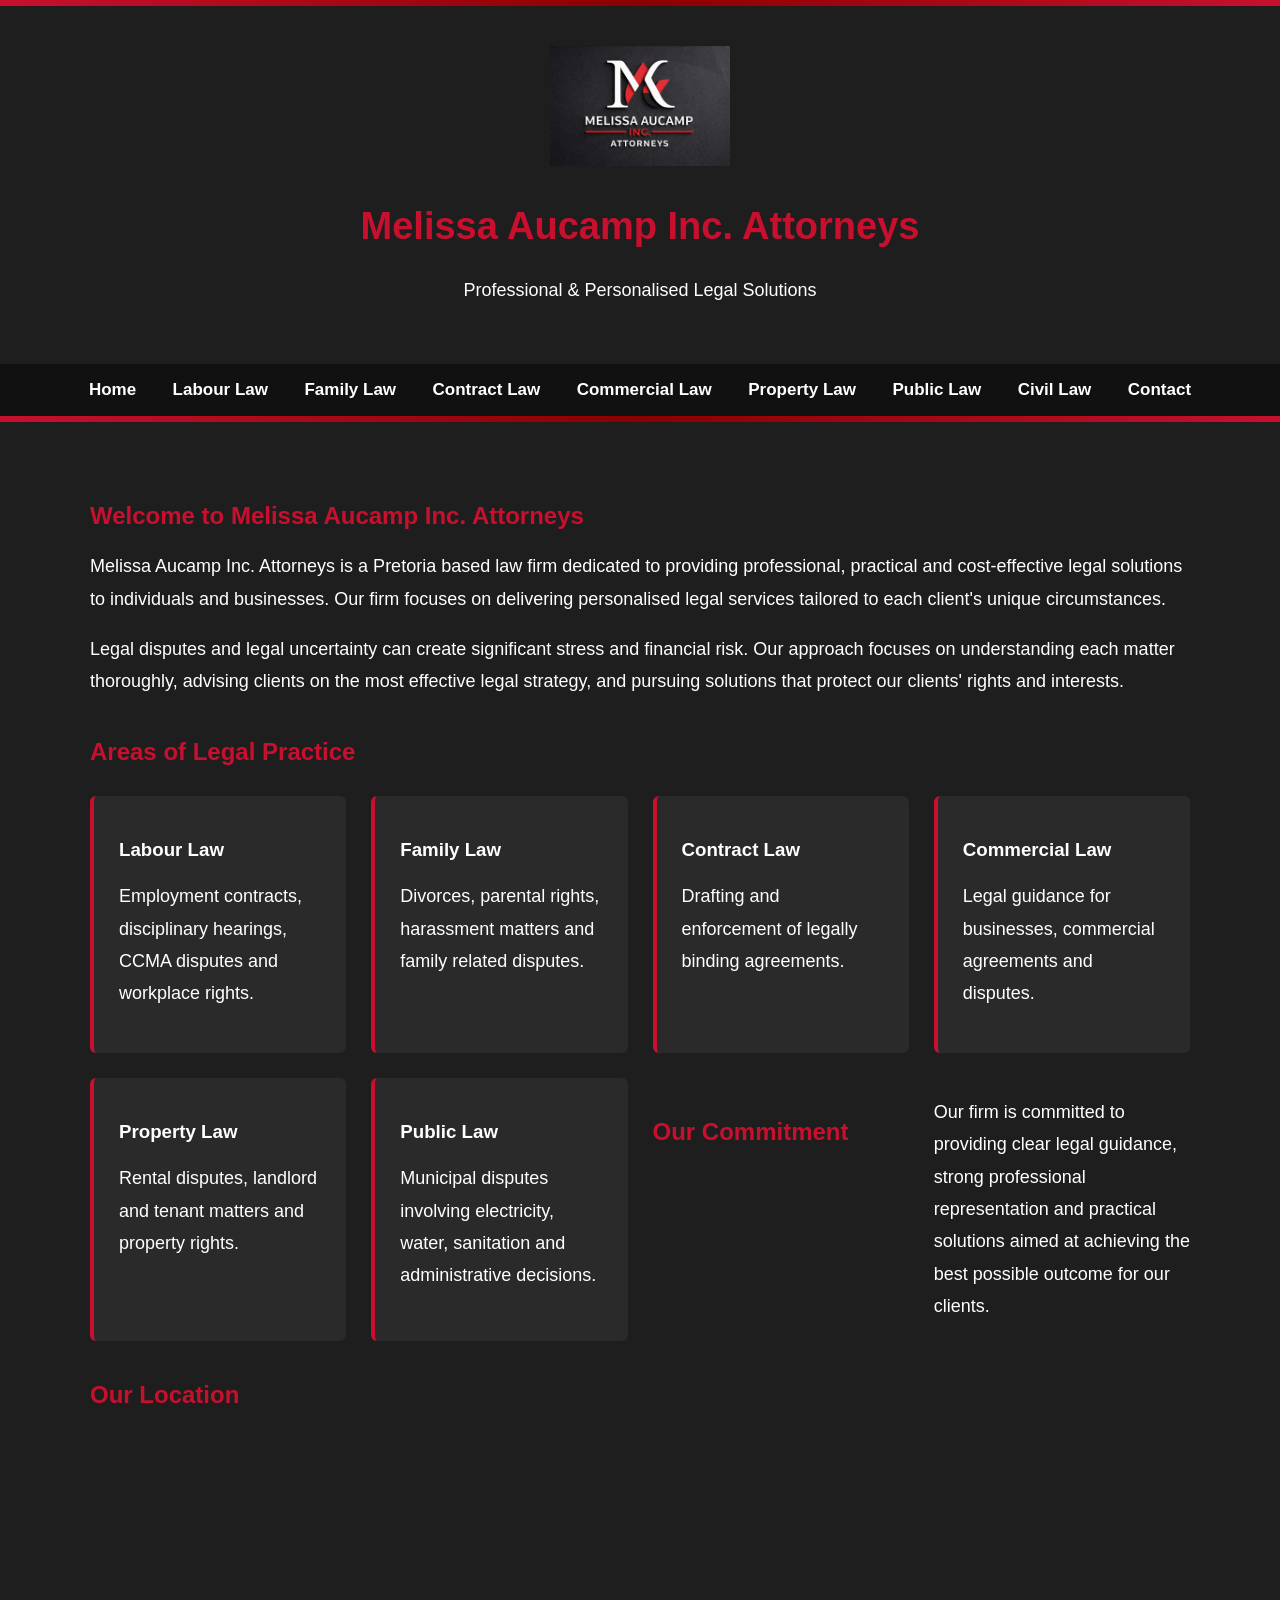
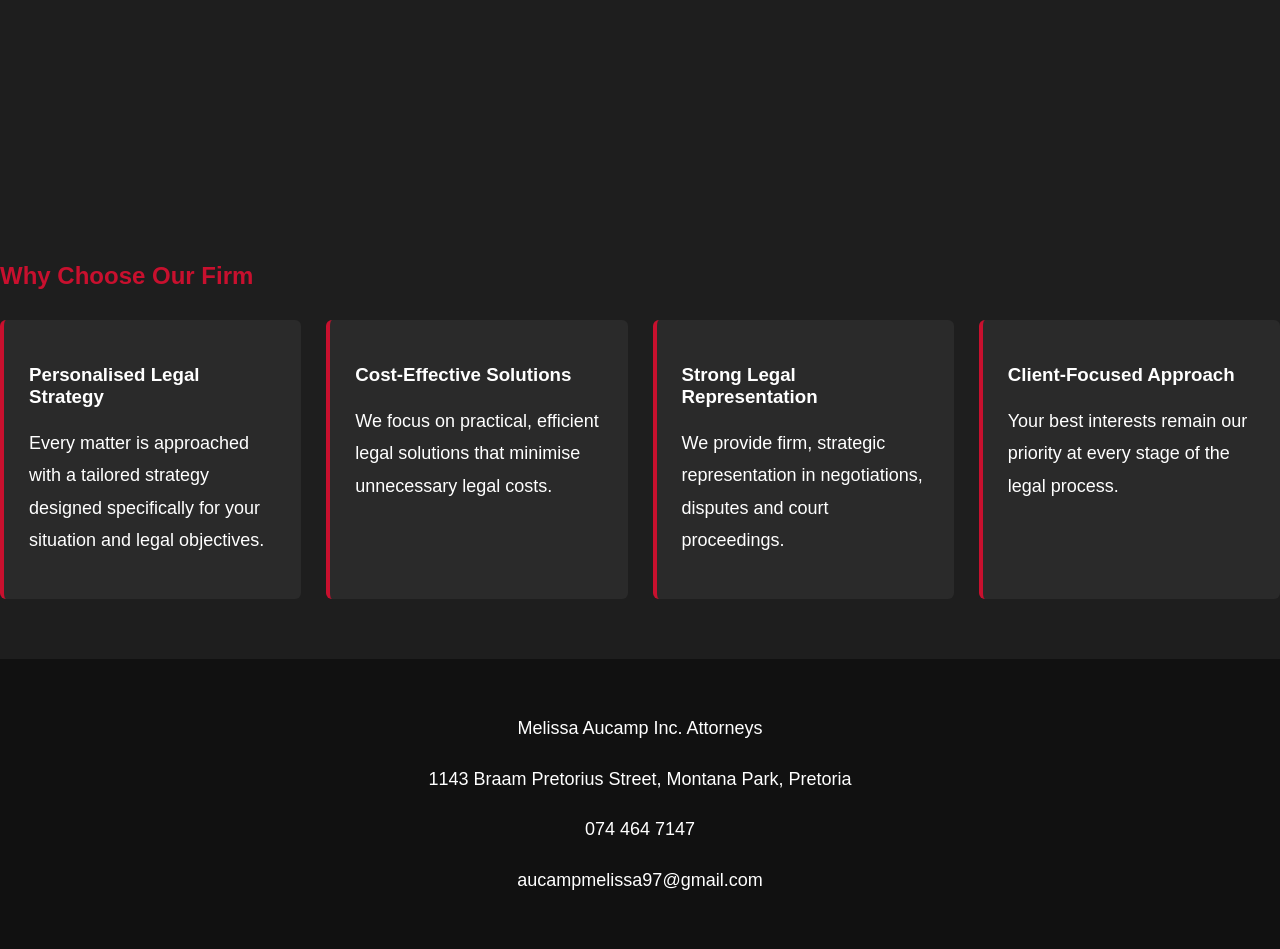
==== commit 6e14f793: "Update index.html" ====
--- a/index.html
+++ b/index.html
@@ -152,7 +152,17 @@
 <h3>Public Law</h3>
 <p>Municipal disputes involving electricity, water, sanitation and administrative decisions.</p>
 
-<h2>Our Location</h2>
+</div>
+
+<h2>Our Commitment</h2>
+
+<p>
+Our firm is committed to providing clear legal guidance, strong professional representation and practical solutions aimed at achieving the best possible outcome for our clients.
+</p>
+
+</div>
+
+ <h2>Our Location</h2>
 
 <iframe 
 src="https://maps.google.com/maps?q=1143%20Braam%20Pretorius%20Street%20Montana%20Park%20Pretoria&t=&z=15&ie=UTF8&iwloc=&output=embed"
@@ -186,16 +196,7 @@
 <p>Your best interests remain our priority at every stage of the legal process.</p>
 </div>
 
-</div>
-</div>
-
-<h2>Our Commitment</h2>
-
-<p>
-Our firm is committed to providing clear legal guidance, strong professional representation and practical solutions aimed at achieving the best possible outcome for our clients.
-</p>
-
-</div>
+</div>  
    
 <footer>
 <p>Melissa Aucamp Inc. Attorneys</p>
